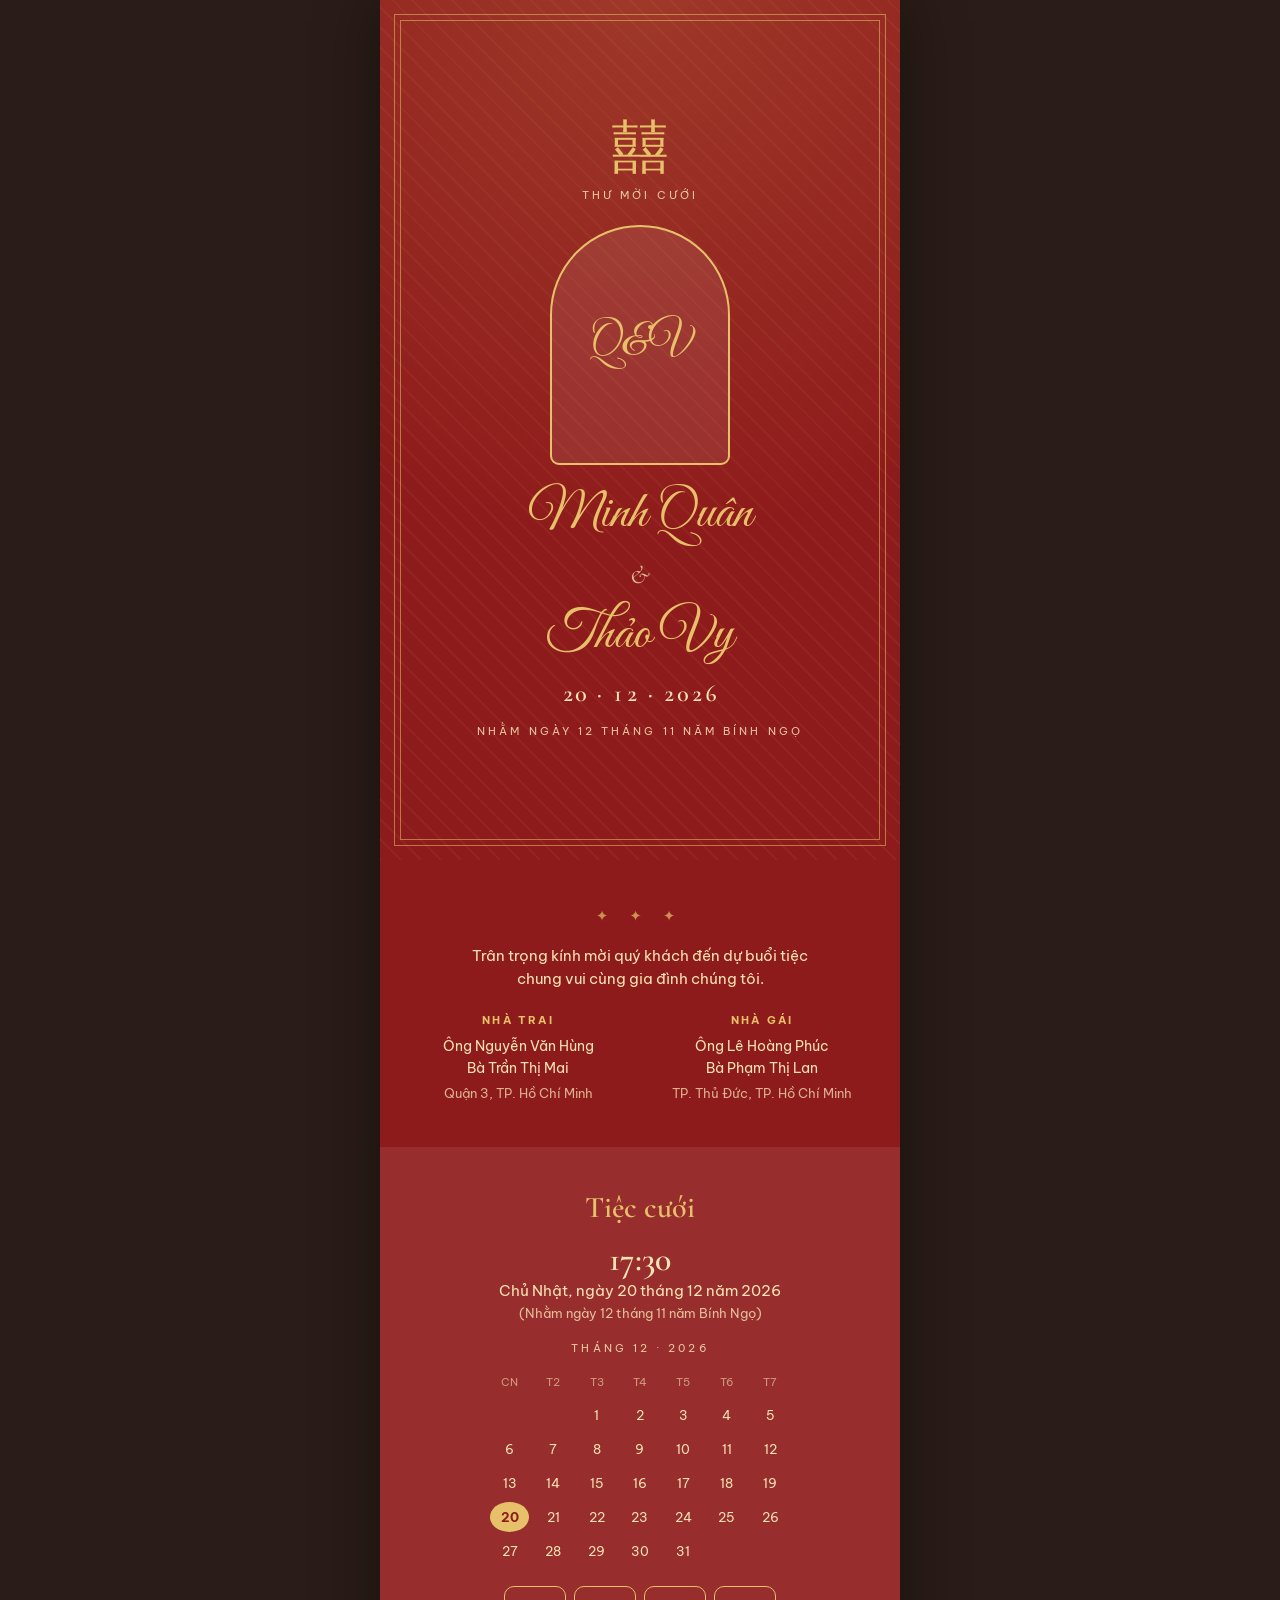
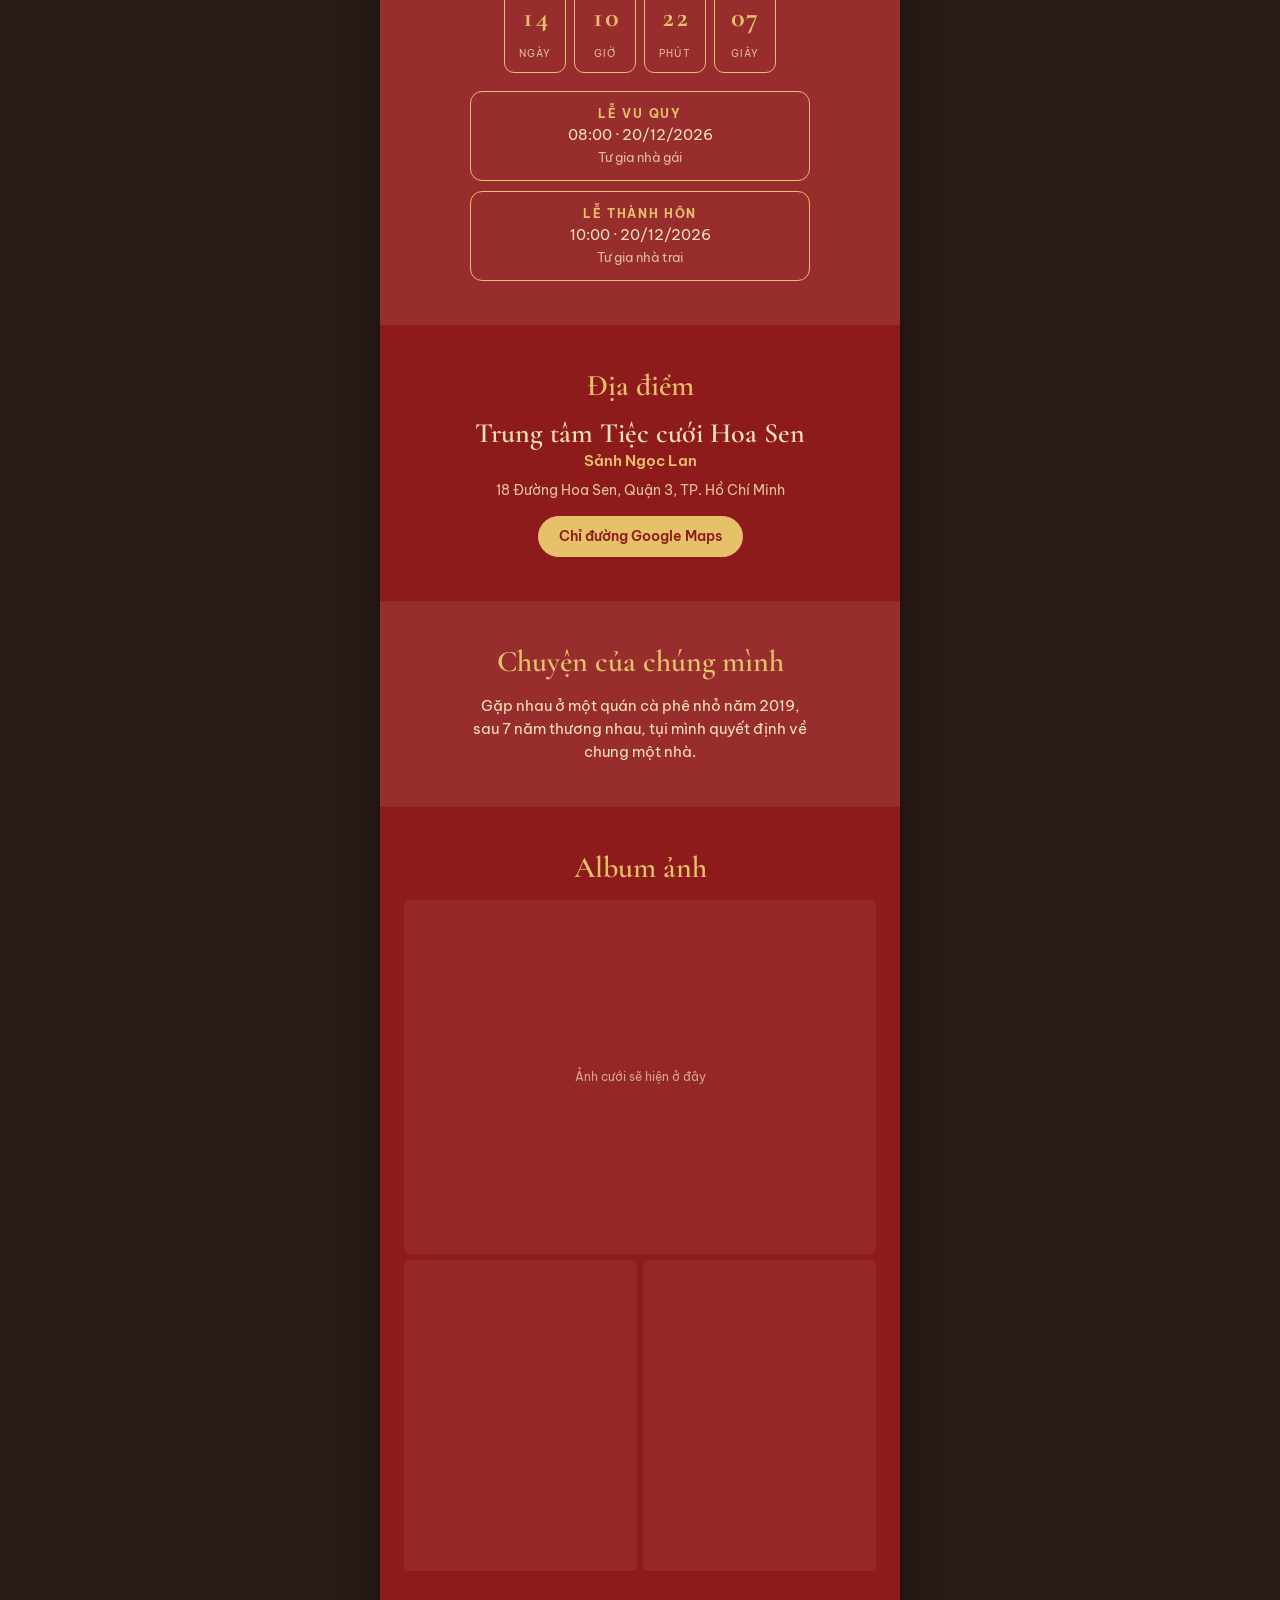
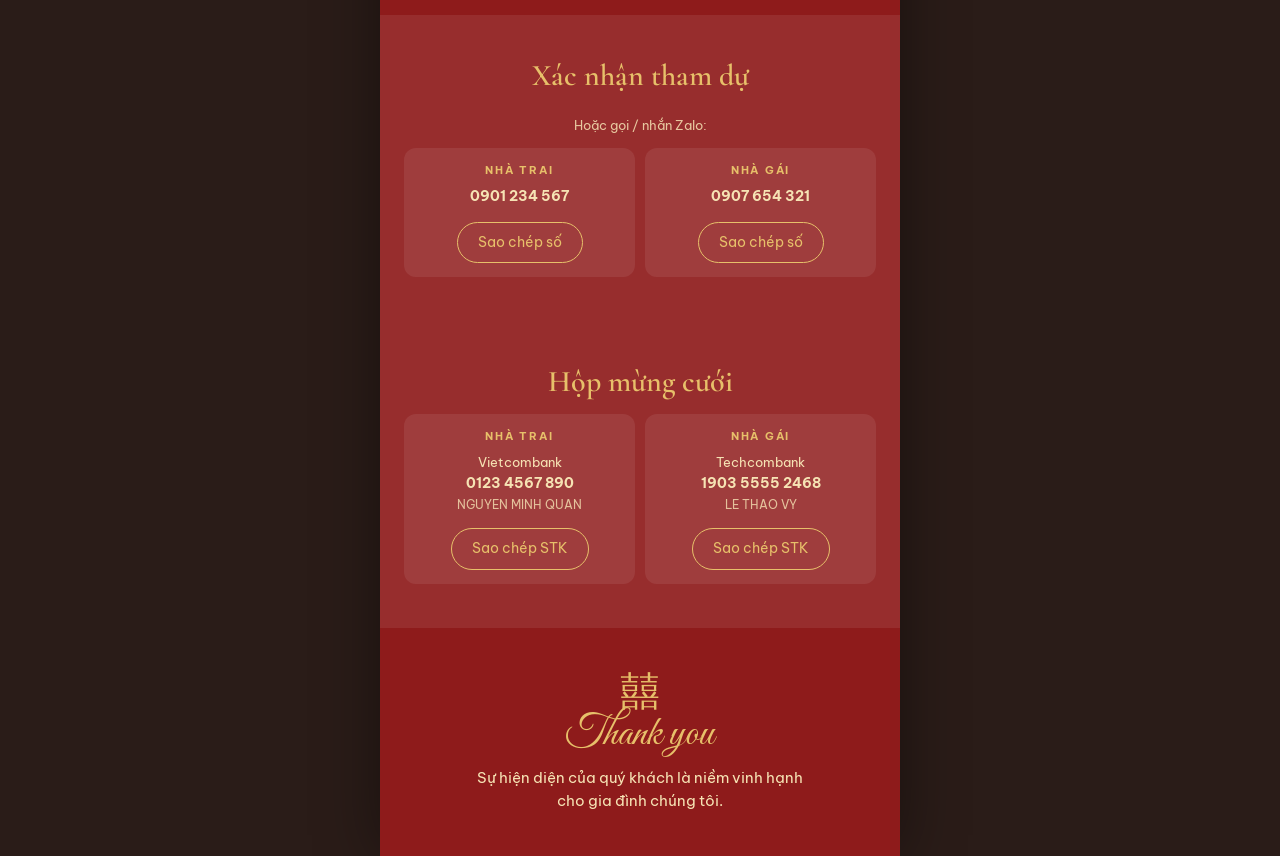
==== index.html @ 5c6dc86f "Add files via upload" ====
<!doctype html>
<html lang="vi">
<head>
<meta charset="utf-8">
<meta name="viewport" content="width=device-width,initial-scale=1,viewport-fit=cover">
<title>Thiệp cưới</title>
<link rel="stylesheet" href="https://fonts.googleapis.com/css2?family=Be+Vietnam+Pro:wght@300;400;500;600;700&family=Cormorant+Garamond:ital,wght@0,500;0,600;0,700;1,500&family=Great+Vibes&display=swap">
<link rel="stylesheet" href="style.css">
<style>body{margin:0}</style>
</head>
<body>
<div id="app"><div class="loading">Đang mở thiệp…</div></div>
<script src="invite.js"></script>
<script>
(async function () {
  const { render, tick, toast, wishesHtml, esc } = Invite;
  const app = document.getElementById("app");
  let data;
  try { data = await fetch("data/wedding.json?t=" + Date.now(), { cache: "no-store" }).then((r) => r.json()); }
  catch { app.innerHTML = '<div class="loading">Không mở được thiệp. Kiểm tra mạng rồi tải lại trang.</div>'; return; }
  const api = data.sheetUrl || "";
  if (!api) { data.rsvpOpen = false; data.wishesOpen = false; }
  if (data.groom && data.bride) document.title = "Thiệp cưới " + data.groom + " & " + data.bride;
  const getWishes = () => api && data.wishesOpen !== false
    ? fetch(api + (api.includes("?") ? "&" : "?") + "action=wishes").then((r) => r.json()).catch(() => [])
    : Promise.resolve([]);
  app.innerHTML = render(data, { wishes: [] });
  tick();
  getWishes().then((w) => { const el = document.getElementById("wishList"); if (el) el.innerHTML = wishesHtml(w); });

  // Gửi dạng text/plain để Google Apps Script nhận được (không cần preflight CORS)
  async function post(body) {
    const r = await fetch(api, { method: "POST", body: JSON.stringify(body) });
    const j = await r.json().catch(() => ({}));
    if (!r.ok || j.error) throw new Error(j.error || "Chưa gửi được, thử lại sau.");
  }
  document.addEventListener("submit", async (e) => {
    const f = e.target;
    if (f.id !== "rsvpForm" && f.id !== "wishForm") return;
    e.preventDefault();
    const fd = Object.fromEntries(new FormData(f));
    const btn = f.querySelector("button"); btn.disabled = true;
    const err = f.querySelector(".err-i"); err.textContent = "";
    try {
      if (f.id === "rsvpForm") {
        if (!fd.name.trim()) throw new Error("Vui lòng nhập tên của bạn.");
        await post({ type: "rsvp", ...fd });
        document.getElementById("rsvpBox").innerHTML = '<div class="done">' + (fd.attend === "yes"
          ? "Cảm ơn <b>" + esc(fd.name) + "</b>! Gia đình rất mong được gặp bạn."
          : "Cảm ơn <b>" + esc(fd.name) + "</b> đã báo cho gia đình.") + "</div>";
      } else {
        if (!fd.name.trim() || !fd.text.trim()) throw new Error("Vui lòng nhập tên và lời chúc.");
        await post({ type: "wish", ...fd });
        f.reset(); toast("Đã gửi lời chúc. Cảm ơn bạn!");
        document.getElementById("wishList").innerHTML = wishesHtml(await getWishes());
      }
    } catch (x) { err.textContent = x.message; }
    finally { btn.disabled = false; }
  });
})();
</script>
</body>
</html>
---- style.css ----
/* Layout: one tall phone-width invitation centred on a dim backdrop; owners get a floating edit button that opens a side editor (full-screen on phones) */
:root{
  --stage:#2a1c18; --ui:#ffffff; --ui-2:#f6f1ea; --ui-ink:#2b1a14; --ui-muted:#7a6558; --ui-line:#e6d9c8; --ui-accent:#9e1c22; --ui-gold:#c9a24d;
  --f-display:"Cormorant Garamond","Times New Roman",serif;
  --f-body:"Be Vietnam Pro",system-ui,-apple-system,"Segoe UI",sans-serif;
  --f-script:"Great Vibes","Brush Script MT",cursive;
}
*{box-sizing:border-box}
[hidden]{display:none!important}
body{background:var(--stage);color:var(--ui-ink);font-family:var(--f-body);font-size:15px;line-height:1.6}
button,input,textarea,select{font:inherit;color:inherit}
:focus-visible{outline:2px solid var(--ui-gold);outline-offset:2px}
#app{max-width:520px;margin:0 auto;min-height:100vh;box-shadow:0 0 60px rgba(0,0,0,.4);transition:margin .25s}

/* ===== invitation ===== */
.inv{--bg:#8e1b1b;--fg:#f6e3b4;--ac:#e7c06a;--soft:rgba(255,255,255,.08);background:var(--bg);color:var(--fg);text-align:center;overflow:hidden}
.sec{padding:44px max(24px,env(safe-area-inset-left,0px)) 44px max(24px,env(safe-area-inset-right,0px));position:relative}
.sec.alt{background:var(--soft)}
.cover{min-height:min(860px,100vh);display:flex;flex-direction:column;justify-content:center;align-items:center;gap:10px;background-image:var(--pattern)}
.frame{position:absolute;inset:14px;border:1px solid var(--ac);opacity:.55;pointer-events:none}
.frame::before{content:"";position:absolute;inset:5px;border:1px solid var(--ac)}
.motif{font-family:serif;font-size:58px;color:var(--ac);line-height:1}
.small{font-size:11px;letter-spacing:.28em;text-transform:uppercase;opacity:.85}
.names{font-family:var(--f-script);font-size:54px;line-height:1.1;color:var(--ac);overflow-wrap:anywhere}
.amp{font-family:var(--f-display);font-style:italic;font-size:26px;opacity:.8}
.bigdate{font-family:var(--f-display);font-size:24px;font-weight:600;letter-spacing:.08em;font-variant-numeric:tabular-nums}
.photo{width:180px;max-width:60%;aspect-ratio:3/4;border-radius:100px 100px 10px 10px;margin:10px auto;background:var(--soft) center/cover no-repeat;border:2px solid var(--ac);display:grid;place-items:center;font-family:var(--f-script);font-size:44px;color:var(--ac)}
.inv h2{font-family:var(--f-display);font-size:30px;font-weight:600;margin:0 0 14px;color:var(--ac);line-height:1.15}
.en{display:block;font-family:var(--f-display);font-style:italic;font-size:.85em;opacity:.7}
.parents{display:grid;grid-template-columns:1fr 1fr;gap:16px;font-size:13.5px;margin-top:22px}
.parents b{display:block;font-size:11px;letter-spacing:.2em;text-transform:uppercase;color:var(--ac);margin-bottom:6px}
.big{font-family:var(--f-display);font-size:34px;font-weight:600;line-height:1.15;overflow-wrap:anywhere}
.events{display:grid;gap:10px;margin:18px auto 0;max-width:340px}
.event{border:1px solid var(--ac);border-radius:12px;padding:12px}
.event b{color:var(--ac);font-size:12px;letter-spacing:.14em;text-transform:uppercase;display:block}
.cal{display:grid;grid-template-columns:repeat(7,1fr);gap:4px;font-size:12.5px;max-width:300px;margin:12px auto 0;font-variant-numeric:tabular-nums}
.cal span{padding:5px 0}
.cal .h{opacity:.6;font-size:10.5px}
.cal .on{background:var(--ac);color:var(--bg);border-radius:50%;font-weight:700}
.count{display:flex;justify-content:center;gap:8px;margin-top:20px}
.count div{border:1px solid var(--ac);border-radius:10px;min-width:62px;padding:8px 4px}
.count b{display:block;font-family:var(--f-display);font-size:28px;color:var(--ac);font-variant-numeric:tabular-nums}
.count small{font-size:10px;letter-spacing:.12em;text-transform:uppercase;opacity:.8}
.btn-i{display:inline-block;margin-top:14px;border:1px solid var(--ac);color:var(--ac);border-radius:999px;padding:9px 20px;font-size:13.5px;text-decoration:none;background:none;cursor:pointer}
.btn-i.fill{background:var(--ac);color:var(--bg);font-weight:600}
.gal{display:grid;grid-template-columns:1fr 1fr;gap:6px}
.gal img{width:100%;aspect-ratio:3/4;object-fit:cover;border-radius:6px;display:block;cursor:zoom-in}
.gal img:first-child{grid-column:span 2;aspect-ratio:4/3}
.gal .ph{aspect-ratio:3/4;border-radius:6px;background:var(--soft);display:grid;place-items:center;font-size:12px;opacity:.7}
.gal .ph:first-child{grid-column:span 2;aspect-ratio:4/3}
.cards{display:grid;grid-template-columns:1fr 1fr;gap:10px;font-size:13px}
.cards > div{background:var(--soft);border-radius:12px;padding:14px 10px;min-width:0;overflow-wrap:anywhere}
.cards b.lbl{color:var(--ac);font-size:11px;letter-spacing:.16em;text-transform:uppercase;display:block;margin-bottom:6px}
.qr{width:120px;max-width:100%;aspect-ratio:1;object-fit:contain;background:#fff;border-radius:8px;padding:6px;margin:4px auto 8px;display:block}
.acc{font-weight:700;font-variant-numeric:tabular-nums;font-size:14px}
.sep{color:var(--ac);letter-spacing:.6em;opacity:.7}
.p{font-size:14.5px;max-width:34ch;margin:0 auto}
.lightbox{position:fixed;inset:0;background:rgba(0,0,0,.92);z-index:80;display:grid;place-items:center;padding:20px;cursor:zoom-out}
.lightbox img{max-height:92vh;border-radius:6px}

/* ===== owner controls ===== */
.fab{position:fixed;right:calc(env(safe-area-inset-right,0px) + 18px);bottom:calc(env(safe-area-inset-bottom,0px) + 18px);z-index:40;border:0;border-radius:999px;background:var(--ui-accent);color:#fff;padding:13px 20px;font-weight:600;box-shadow:0 10px 30px rgba(0,0,0,.35);cursor:pointer}
.notice{position:fixed;left:50%;transform:translateX(-50%);top:calc(env(safe-area-inset-top,0px) + 12px);z-index:40;background:var(--ui);color:var(--ui-ink);border-radius:12px;padding:10px 14px;font-size:13px;box-shadow:0 8px 24px rgba(0,0,0,.3);width:min(480px,calc(100% - 32px))}
.toast{position:fixed;left:50%;transform:translateX(-50%);bottom:calc(env(safe-area-inset-bottom,0px) + 84px);z-index:90;background:#1c1210;color:#fff;padding:10px 18px;border-radius:999px;font-size:14px;max-width:calc(100% - 32px);text-align:center}

.editor{position:fixed;top:0;right:0;bottom:0;width:440px;max-width:100%;z-index:50;background:var(--ui-2);color:var(--ui-ink);display:flex;flex-direction:column;box-shadow:-10px 0 40px rgba(0,0,0,.35)}
.ed-head{background:var(--ui);border-bottom:1px solid var(--ui-line);padding:calc(env(safe-area-inset-top,0px) + 12px) max(16px,env(safe-area-inset-right,0px)) 12px 16px;display:flex;align-items:center;gap:8px}
.ed-head h3{margin:0;flex:1;font-family:var(--f-display);font-size:22px}
.ed-body{flex:1;overflow:auto;padding:16px max(16px,env(safe-area-inset-right,0px)) 24px 16px;display:grid;gap:14px;align-content:start}
.ed-foot{background:var(--ui);border-top:1px solid var(--ui-line);padding:12px max(16px,env(safe-area-inset-right,0px)) calc(env(safe-area-inset-bottom,0px) + 12px) 16px;display:flex;gap:8px;flex-wrap:wrap}
.ed-foot .btn{flex:1}
.btn{border:0;border-radius:10px;padding:11px 16px;font-weight:600;cursor:pointer;font-size:14px}
.btn.pri{background:var(--ui-accent);color:#fff}
.btn.sec2{background:var(--ui);border:1px solid var(--ui-line)}
.btn.ghost{background:none;border:1px solid var(--ui-line);padding:8px 12px;font-size:13px}
.btn:disabled{opacity:.6;cursor:wait}
details.grp{background:var(--ui);border:1px solid var(--ui-line);border-radius:14px}
details.grp > summary{cursor:pointer;padding:14px 16px;font-weight:600;list-style:none;display:flex;justify-content:space-between;gap:10px}
details.grp > summary::after{content:"＋";color:var(--ui-accent)}
details.grp[open] > summary::after{content:"－"}
details.grp > summary small{display:block;font-weight:400;color:var(--ui-muted);font-size:12px}
.grp-in{padding:0 16px 16px;display:grid;gap:12px}
.fl{display:grid;gap:4px;font-size:13px;font-weight:500;min-width:0}
.fl .hint{font-weight:400;color:var(--ui-muted);font-size:12px}
.fl input,.fl textarea,.fl select{border:1px solid var(--ui-line);border-radius:9px;padding:9px 11px;background:var(--ui-2);width:100%}
.fl textarea{min-height:74px;resize:vertical}
.two{display:grid;grid-template-columns:1fr 1fr;gap:10px}
.themes{display:grid;grid-template-columns:repeat(5,1fr);gap:8px}
.themes button{border:2px solid transparent;border-radius:10px;aspect-ratio:3/4;cursor:pointer;display:grid;place-items:center;font-family:serif;font-size:22px;padding:0}
.themes button[aria-pressed="true"]{border-color:var(--ui-ink);box-shadow:0 0 0 2px var(--ui)}
.themes-l{display:grid;grid-template-columns:repeat(5,1fr);gap:8px;font-size:10.5px;text-align:center;color:var(--ui-muted);margin-top:-4px}
.thumbs{display:flex;flex-wrap:wrap;gap:8px}
.thumbs .t{width:62px;height:62px;border-radius:8px;background:center/cover;position:relative;border:1px solid var(--ui-line)}
.thumbs .t button{position:absolute;top:-7px;right:-7px;width:22px;height:22px;border-radius:50%;border:0;background:var(--ui-accent);color:#fff;cursor:pointer;font-size:13px;line-height:1}
.chk{display:flex;gap:8px;align-items:center;font-size:14px}
.tip{font-size:12.5px;color:var(--ui-muted);background:var(--ui-2);border:1px dashed var(--ui-line);border-radius:10px;padding:9px 11px}
.confirm{background:#fff4e5;border:1px solid #f0c98a;border-radius:10px;padding:10px 12px;font-size:13px;display:grid;gap:8px}
@media (min-width:961px){body.editing #app{margin-right:460px;margin-left:auto}}
@media (max-width:960px){body.editing.peek .editor{display:none}}
.peekbtn{display:none}
@media (max-width:960px){.peekbtn{display:inline-block}}
@media (prefers-reduced-motion:reduce){*{transition:none!important}}

/* ===== forms inside the invitation ===== */
.inv form{display:grid;gap:8px;text-align:left;max-width:340px;margin:0 auto}
.inv form input,.inv form select,.inv form textarea{background:var(--soft);border:1px solid var(--ac);border-radius:9px;padding:10px 11px;color:var(--fg);width:100%}
.inv form ::placeholder{color:var(--fg);opacity:.6}
.inv form option{color:#222;background:#fff}
.inv form .row{display:grid;grid-template-columns:1fr 1fr;gap:8px}
.inv form button{justify-self:center}
.inv .done{border:1px solid var(--ac);border-radius:12px;padding:16px;max-width:340px;margin:0 auto}
.wish{background:var(--soft);border-radius:10px;padding:10px 12px;text-align:left;font-size:13.5px;margin-top:8px;overflow-wrap:anywhere}
.wish b{color:var(--ac)}
.wishes{max-width:380px;margin:16px auto 0;max-height:420px;overflow:auto}
.loading{color:#d9c9b8;text-align:center;padding:120px 20px;font-family:var(--f-display);font-size:22px}
.err-i{color:#ffd2d2;font-size:13px;text-align:center}
.inv[data-preview] form button{pointer-events:none;opacity:.7}

/* ===== admin ===== */
.login{min-height:100vh;display:grid;place-items:center;padding:24px max(16px,env(safe-area-inset-right,0px)) 24px max(16px,env(safe-area-inset-left,0px))}
.login form{background:var(--ui);border-radius:18px;padding:28px;width:min(380px,100%);display:grid;gap:14px;box-shadow:0 20px 50px rgba(0,0,0,.4)}
.login h1{font-family:var(--f-display);margin:0;font-size:30px;color:var(--ui-ink)}
.login p{margin:0;color:var(--ui-muted);font-size:13.5px}
.login .err{color:var(--ui-accent);font-size:13px;min-height:1.2em}
.ed-tabs{display:flex;gap:4px;background:var(--ui);padding:0 12px;border-bottom:1px solid var(--ui-line)}
.ed-tabs button{border:0;background:none;padding:11px 12px;font-weight:600;font-size:13.5px;color:var(--ui-muted);border-bottom:2px solid transparent;cursor:pointer}
.ed-tabs button[aria-selected="true"]{color:var(--ui-accent);border-color:var(--ui-accent)}
.stat{display:grid;grid-template-columns:repeat(3,1fr);gap:8px}
.stat div{background:var(--ui);border:1px solid var(--ui-line);border-radius:12px;padding:10px;text-align:center}
.stat b{display:block;font-family:var(--f-display);font-size:28px;color:var(--ui-accent);font-variant-numeric:tabular-nums}
.stat small{font-size:11.5px;color:var(--ui-muted)}
.glist{display:grid;gap:8px}
.gitem{background:var(--ui);border:1px solid var(--ui-line);border-radius:12px;padding:10px 12px;font-size:13px;display:grid;gap:2px;min-width:0;overflow-wrap:anywhere}
.gitem .top{display:flex;justify-content:space-between;gap:8px;align-items:center}
.pill{font-size:11px;border-radius:999px;padding:2px 8px;font-weight:600}
.pill.yes{background:#e3f3e6;color:#1d6b33}.pill.no{background:#f6e3e3;color:#8e1b1b}.pill.hid{background:#eee;color:#555}
.linkbox{display:flex;gap:6px}
.linkbox input{flex:1;min-width:0;border:1px solid var(--ui-line);border-radius:9px;padding:8px 10px;background:var(--ui-2);font-size:13px}
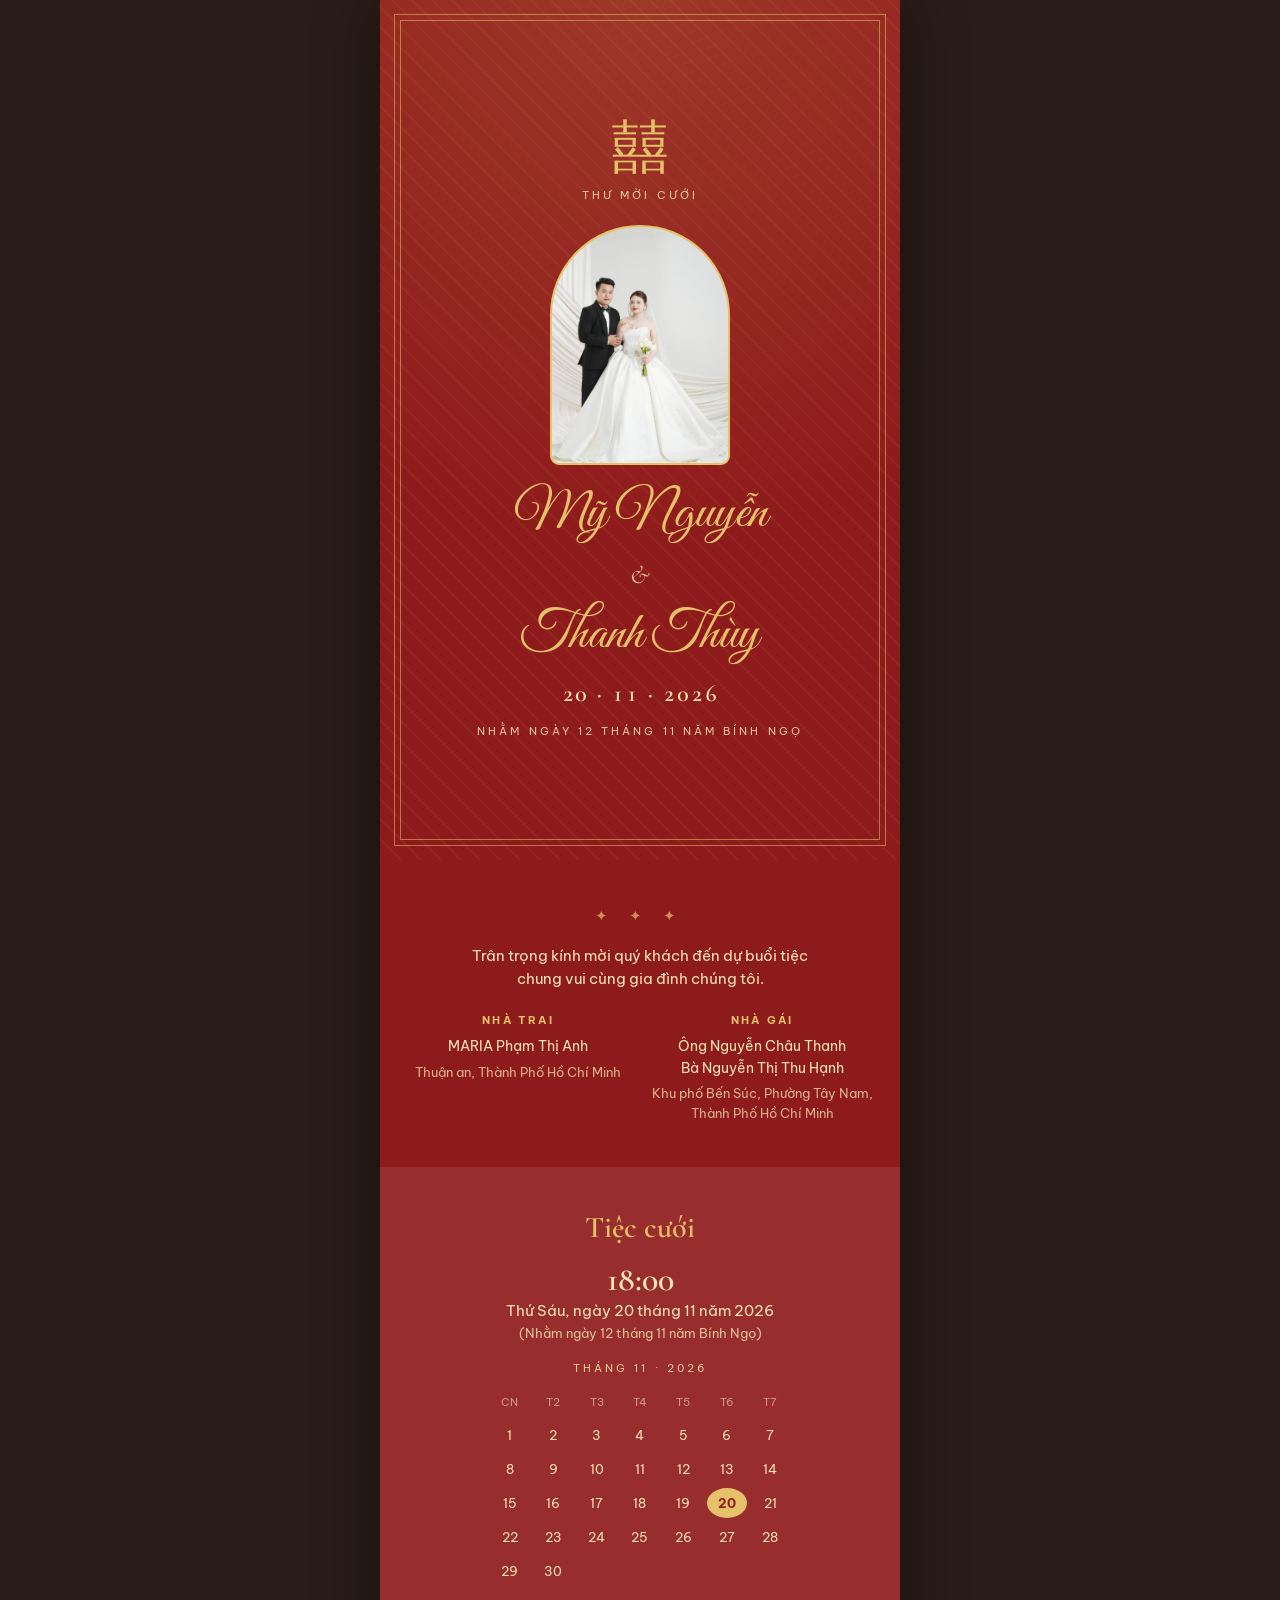
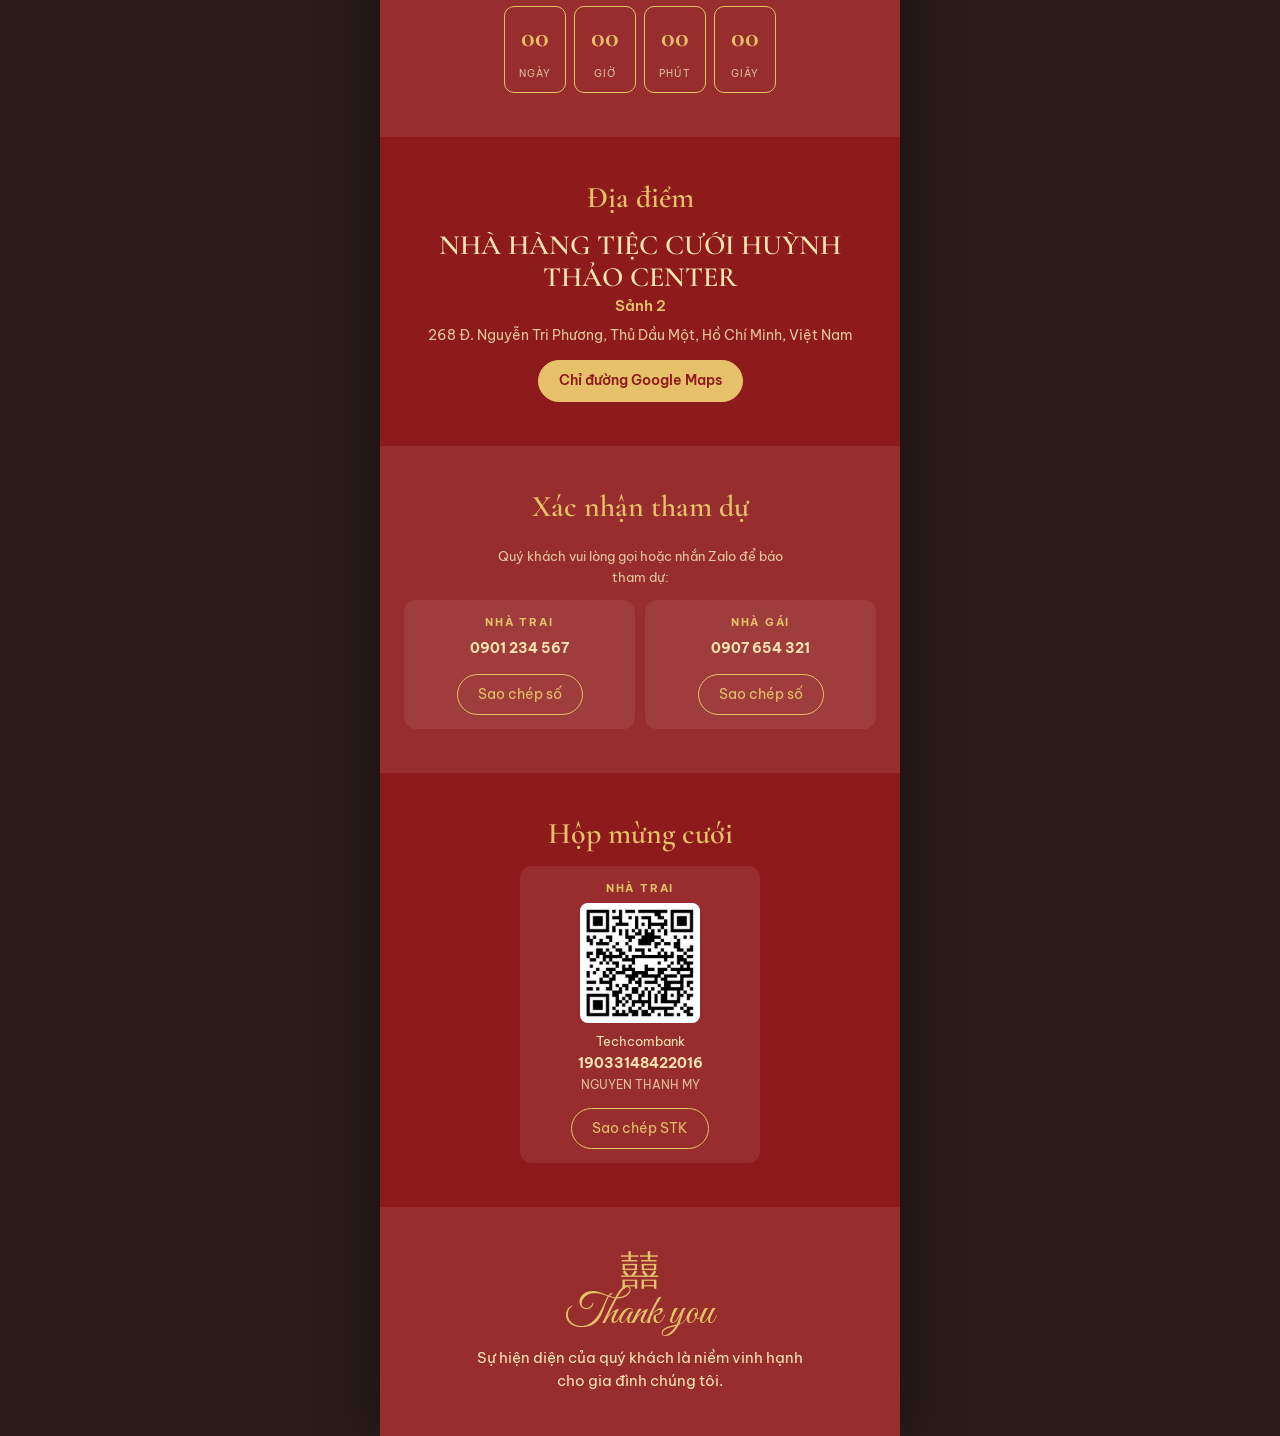
==== commit 75cb09da: "12" ====
--- a/index.html
+++ b/index.html
@@ -19,12 +19,12 @@
   try { data = await fetch("data/wedding.json?t=" + Date.now(), { cache: "no-store" }).then((r) => r.json()); }
   catch { app.innerHTML = '<div class="loading">Không mở được thiệp. Kiểm tra mạng rồi tải lại trang.</div>'; return; }
   const api = data.sheetUrl || "";
-  if (!api) { data.rsvpOpen = false; data.wishesOpen = false; }
+
   if (data.groom && data.bride) document.title = "Thiệp cưới " + data.groom + " & " + data.bride;
-  const getWishes = () => api && data.wishesOpen !== false
+  const getWishes = () => api
     ? fetch(api + (api.includes("?") ? "&" : "?") + "action=wishes").then((r) => r.json()).catch(() => [])
     : Promise.resolve([]);
-  app.innerHTML = render(data, { wishes: [] });
+  app.innerHTML = render(data, { wishes: [], noForms: !api });
   tick();
   getWishes().then((w) => { const el = document.getElementById("wishList"); if (el) el.innerHTML = wishesHtml(w); });
 
--- a/style.css
+++ b/style.css
@@ -21,7 +21,7 @@
 .frame::before{content:"";position:absolute;inset:5px;border:1px solid var(--ac)}
 .motif{font-family:serif;font-size:58px;color:var(--ac);line-height:1}
 .small{font-size:11px;letter-spacing:.28em;text-transform:uppercase;opacity:.85}
-.names{font-family:var(--f-script);font-size:54px;line-height:1.1;color:var(--ac);overflow-wrap:anywhere}
+.names{font-family:var(--f-script);font-size:var(--name-size,54px);line-height:1.1;color:var(--ac);overflow-wrap:anywhere}
 .amp{font-family:var(--f-display);font-style:italic;font-size:26px;opacity:.8}
 .bigdate{font-family:var(--f-display);font-size:24px;font-weight:600;letter-spacing:.08em;font-variant-numeric:tabular-nums}
 .photo{width:180px;max-width:60%;aspect-ratio:3/4;border-radius:100px 100px 10px 10px;margin:10px auto;background:var(--soft) center/cover no-repeat;border:2px solid var(--ac);display:grid;place-items:center;font-family:var(--f-script);font-size:44px;color:var(--ac)}
@@ -136,3 +136,33 @@
 .pill.yes{background:#e3f3e6;color:#1d6b33}.pill.no{background:#f6e3e3;color:#8e1b1b}.pill.hid{background:#eee;color:#555}
 .linkbox{display:flex;gap:6px}
 .linkbox input{flex:1;min-width:0;border:1px solid var(--ui-line);border-radius:9px;padding:8px 10px;background:var(--ui-2);font-size:13px}
+
+/* ===== font, căn lề từng mục ===== */
+.inv{font-family:var(--f-body)}
+.sec{--ml:auto;--mr:auto;--jc:center;--ai:center}
+.sec.al-left{text-align:left;--ml:0;--mr:auto;--jc:flex-start;--ai:flex-start}
+.sec.al-right{text-align:right;--ml:auto;--mr:0;--jc:flex-end;--ai:flex-end}
+.sec.cover{align-items:var(--ai)}
+.sec .p,.sec .events,.sec .cal,.sec .photo,.sec .wishes,.inv .sec form,.inv .sec .done,.sec .cards.one,.sec .cimg{margin-left:var(--ml);margin-right:var(--mr)}
+.sec .count{justify-content:var(--jc)}
+.sec.al-left .inv form,.sec.al-right .inv form{text-align:inherit}
+.parents.one{grid-template-columns:1fr}
+.cards.one{grid-template-columns:1fr;max-width:240px}
+.cimg{display:block;width:100%;max-width:360px;border-radius:10px;margin-bottom:14px;cursor:zoom-in}
+
+/* ===== bảng bố cục trong admin ===== */
+.lay{display:grid;gap:8px}
+.lay-row{background:var(--ui-2);border:1px solid var(--ui-line);border-radius:12px;padding:8px 10px;display:grid;gap:8px}
+.lay-row.off{opacity:.55}
+.lay-top{display:flex;align-items:center;gap:6px;flex-wrap:wrap}
+.lay-top .nm{flex:1;min-width:110px;font-weight:600;font-size:13.5px;overflow-wrap:anywhere}
+.ib{border:1px solid var(--ui-line);background:var(--ui);border-radius:8px;min-width:32px;height:32px;padding:0 8px;cursor:pointer;font-size:13px;line-height:1}
+.ib[aria-pressed="true"]{background:var(--ui-ink);color:var(--ui);border-color:var(--ui-ink)}
+.ib:disabled{opacity:.35;cursor:default}
+.ib.danger{color:var(--ui-accent)}
+.seg{display:inline-flex}
+.seg .ib{border-radius:0;margin-left:-1px}
+.seg .ib:first-child{border-radius:8px 0 0 8px;margin-left:0}
+.seg .ib:last-child{border-radius:0 8px 8px 0}
+.lay-custom{display:grid;gap:8px}
+.fontprev{font-size:22px;line-height:1.2;padding:6px 0;color:var(--ui-ink)}
